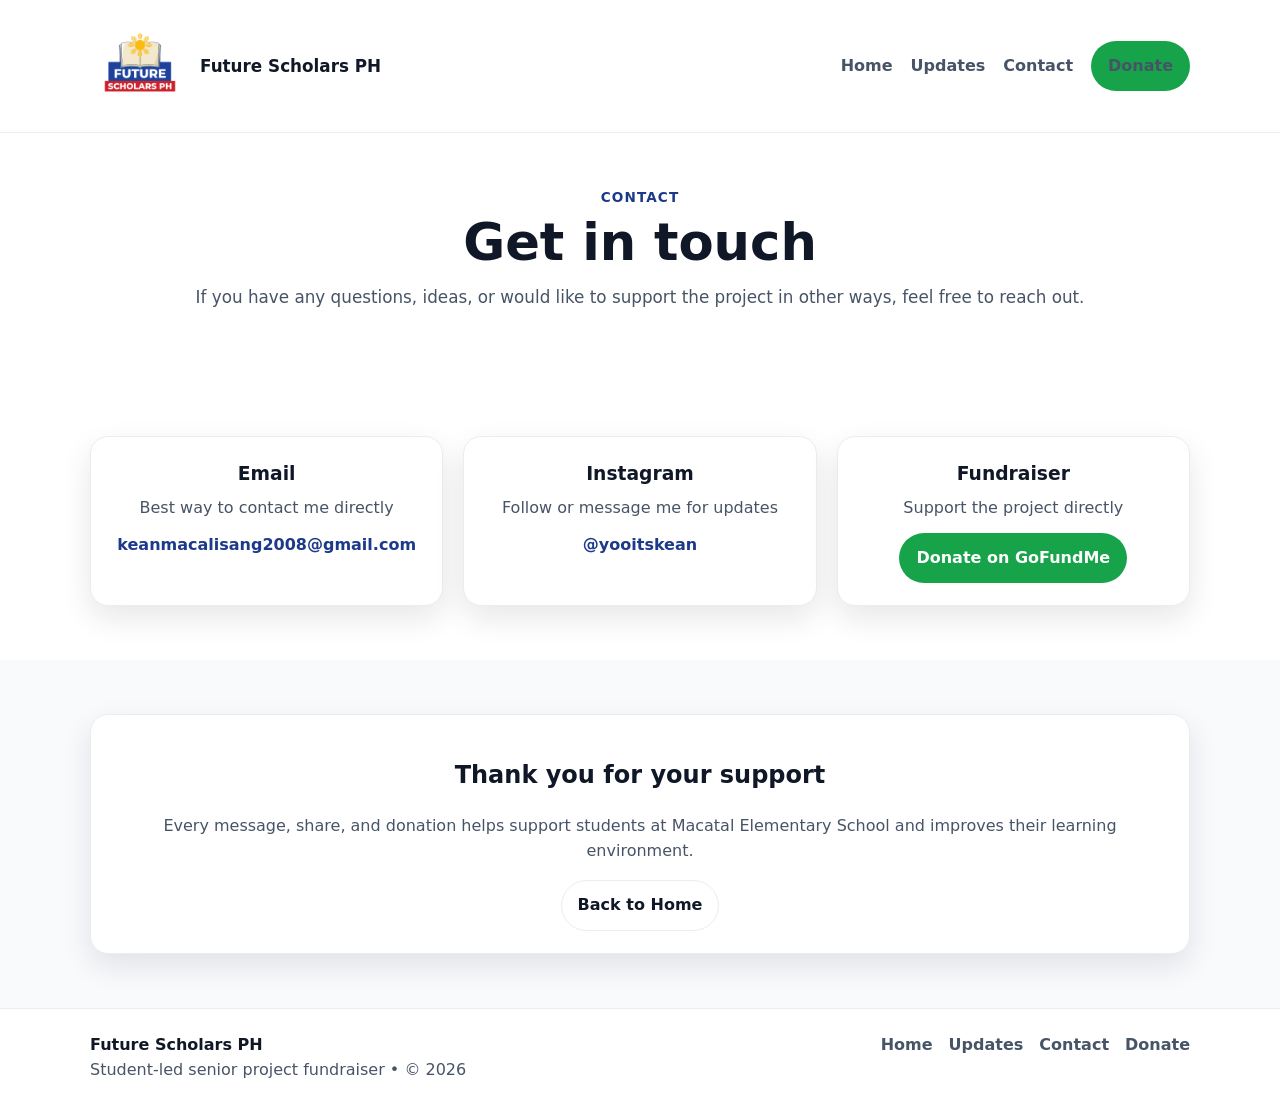
==== contact.html @ a5b64666 "Contact page" ====
<!DOCTYPE html>
<html lang="en">
<head>
  <meta charset="UTF-8" />
  <meta name="viewport" content="width=device-width, initial-scale=1.0"/>
  <title>Contact | Future Scholars PH</title>
  <link rel="icon" type="image/png" href="assets/favicon.png">
  <link rel="stylesheet" href="style.css">
</head>

<body>

<!-- NAV -->
<header class="nav">
  <div class="container nav-inner">
    <a class="brand" href="index.html">
      <img src="assets/futurescholarsphlogo.png" alt="Future Scholars PH logo" class="brand-logo">
      <span class="brand-name">Future Scholars PH</span>
    </a>

    <nav class="nav-links">
      <a href="index.html">Home</a>
      <a href="updates.html">Updates</a>
      <a href="contact.html">Contact</a>
      <a class="btn btn-primary" target="_blank"
         href="https://www.gofundme.com/f/help-improve-a-school-in-the-philippines">
         Donate
      </a>
    </nav>
  </div>
</header>

<main>

<!-- HERO -->
<section class="section">
  <div class="container center">
    <p class="section-tag">Contact</p>
    <h1>Get in touch</h1>
    <p class="subhead">
      If you have any questions, ideas, or would like to support the project in other ways,
      feel free to reach out.
    </p>
  </div>
</section>

<!-- CONTACT OPTIONS -->
<section class="section">
  <div class="container contact-page-grid">

    <div class="contact-box">
      <h3>Email</h3>
      <p class="muted">Best way to contact me directly</p>
      <a href="mailto:keanmacalisang2008@gmail.com" class="contact-link">
        keanmacalisang2008@gmail.com
      </a>
    </div>

    <div class="contact-box">
      <h3>Instagram</h3>
      <p class="muted">Follow or message me for updates</p>
      <a href="https://instagram.com/yooitskean" target="_blank" class="contact-link">
        @yooitskean
      </a>
    </div>

    <div class="contact-box">
      <h3>Fundraiser</h3>
      <p class="muted">Support the project directly</p>
      <a href="https://www.gofundme.com/f/help-improve-a-school-in-the-philippines"
         target="_blank"
         class="btn btn-primary">
         Donate on GoFundMe
      </a>
    </div>

  </div>
</section>

<!-- MESSAGE -->
<section class="section section-soft">
  <div class="container center">
    <div class="card">
      <h2>Thank you for your support</h2>
      <p class="muted">
        Every message, share, and donation helps support students at
        Macatal Elementary School and improves their learning environment.
      </p>
      <a href="index.html" class="btn btn-ghost">Back to Home</a>
    </div>
  </div>
</section>

</main>

<!-- FOOTER -->
<footer class="footer">
  <div class="container footer-inner">
    <div>
      <div class="footer-title">Future Scholars PH</div>
      <div class="muted">Student-led senior project fundraiser • © 2026</div>
    </div>
    <div class="footer-links">
      <a href="index.html">Home</a>
      <a href="updates.html">Updates</a>
      <a href="contact.html">Contact</a>
      <a href="https://www.gofundme.com/f/help-improve-a-school-in-the-philippines" target="_blank">Donate</a>
    </div>
  </div>
</footer>

</body>
</html>
---- style.css ----
:root{
  --bg:#ffffff;
  --text:#101828;
  --muted:#475467;
  --line:#EAECF0;
  --soft:#F8FAFC;
  --dark:#0B1220;
  --white:#ffffff;

  --brand:#1D3A8A;
  --accent:#16A34A;
  --radius:18px;
  --shadow: 0 12px 30px rgba(16,24,40,.10);
}

*{ box-sizing:border-box; }

html,body{
  margin:0;
  padding:0;
  scroll-behavior:smooth;
}

body{
  font-family: ui-sans-serif, system-ui, -apple-system, Segoe UI, Roboto, Arial, sans-serif;
  color:var(--text);
  background:var(--bg);
  line-height:1.55;
}

a{
  color:inherit;
  text-decoration:none;
}

img{
  max-width:100%;
  display:block;
  border-radius:var(--radius);
}

.container{
  width:min(1100px, 92%);
  margin:0 auto;
}

/* NAV */
.nav{
  position:sticky;
  top:0;
  background:rgba(255,255,255,.92);
  backdrop-filter: blur(10px);
  border-bottom:1px solid var(--line);
  z-index:50;
}

.nav-inner{
  display:flex;
  align-items:center;
  justify-content:space-between;
  padding:16px 0;
}

.brand{
  display:flex;
  align-items:center;
  gap:10px;
  font-weight:700;
}

.brand-logo{
  width:auto;
  height:100px;
  object-fit:contain;
  display:block;
  border-radius:0;
}

.brand-name{
  font-size:1.05rem;
  line-height:1;
}

.nav-links{
  display:flex;
  align-items:center;
  gap:18px;
}

.nav-links a{
  color:var(--muted);
  font-weight:600;
}

.nav-links a:hover{
  color:var(--text);
}

/* BUTTONS */
.btn{
  display:inline-flex;
  align-items:center;
  justify-content:center;
  padding:12px 16px;
  border-radius:999px;
  border:1px solid var(--line);
  background:#fff;
  font-weight:700;
  transition: .2s ease;
}

.btn-primary{
  background:var(--accent);
  color:#fff;
  border-color:transparent;
}

.btn-primary:hover{
  filter:brightness(.95);
}

.btn-ghost:hover{
  background:var(--soft);
}

/* HERO */
.hero{
  padding:46px 0 22px;
}

.hero-grid{
  display:grid;
  grid-template-columns: 1.1fr .9fr;
  gap:34px;
  align-items:center;
}

.eyebrow{
  color:var(--muted);
  font-weight:700;
  letter-spacing:.2px;
  margin:0 0 10px;
}

h1{
  font-size: clamp(2.2rem, 4vw, 3.4rem);
  line-height:1.05;
  margin:0 0 14px;
}

.subhead{
  color:var(--muted);
  font-size:1.05rem;
  margin:0 0 18px;
}

.intro-note{
  margin:0 0 18px;
  color:var(--brand);
  font-weight:700;
}

.hero-actions{
  display:flex;
  gap:10px;
  flex-wrap:wrap;
  margin-bottom:18px;
}

.mini-stats{
  display:flex;
  gap:18px;
  flex-wrap:wrap;
  padding-top:12px;
  border-top:1px solid var(--line);
}

.mini-stat span{
  display:block;
  font-weight:900;
  font-size:1.1rem;
}

.mini-stat small{
  color:var(--muted);
  font-weight:600;
}

.hero-media img{
  box-shadow: var(--shadow);
  width:100%;
  height:100%;
  object-fit:cover;
}

/* GENERAL SECTIONS */
.section{
  padding:54px 0;
}

.section-soft{
  background:var(--soft);
}

.section-dark{
  background:var(--dark);
  color:#fff;
}

.center{
  text-align:center;
}

.section-tag{
  margin:0 0 8px;
  color:var(--brand);
  font-weight:800;
  text-transform:uppercase;
  letter-spacing:.08em;
  font-size:.85rem;
}

/* CARD */
.card{
  background:#fff;
  border:1px solid var(--line);
  border-radius:var(--radius);
  padding:22px;
  box-shadow: var(--shadow);
}

.muted{
  color:var(--muted);
}

/* SCHOOL CARD */
.school-card{
  max-width:760px;
  margin:0 auto;
}

.school-location{
  margin-top:-4px;
  margin-bottom:14px;
  font-weight:700;
}

/* NEEDS */
.needs-card{
  max-width:950px;
  margin:0 auto;
}

.section-intro{
  max-width:760px;
  margin-bottom:24px;
}

.needs-grid{
  display:grid;
  grid-template-columns:repeat(2, 1fr);
  gap:18px;
}

.need-item{
  padding:18px;
  border:1px solid var(--line);
  border-radius:16px;
  background:var(--soft);
}

.need-item h3{
  margin:0 0 8px;
  font-size:1.1rem;
}

.need-item p{
  margin:0;
  color:var(--muted);
}

/* FEATURES */
.feature{
  display:grid;
  grid-template-columns: 1fr 1fr;
  gap:26px;
  align-items:center;
  padding:22px 0;
  border-top:1px solid var(--line);
}

.feature:first-child{
  border-top:none;
  padding-top:0;
}

.feature-copy h2{
  margin:0 0 10px;
  font-size:1.8rem;
  line-height:1.15;
}

.feature-copy p{
  margin:0 0 10px;
  color:var(--muted);
}

.feature-reverse .feature-media{
  order:2;
}

.feature-media img{
  width:100%;
  height:100%;
  object-fit:cover;
  box-shadow: var(--shadow);
}

.link{
  display:inline-flex;
  font-weight:800;
  color:var(--text);
}

.link:hover{
  text-decoration:underline;
}

/* STORY */
.story-grid{
  display:grid;
  grid-template-columns: .95fr 1.05fr;
  gap:30px;
  align-items:start;
}

.story-grid h2{
  margin:0;
  font-size:2rem;
  line-height:1.12;
}

.story-grid p{
  margin:0 0 14px;
  color:var(--muted);
}

/* QUOTE */
.quote{
  margin:0;
  border-left:4px solid var(--brand);
  padding:18px 18px 18px 16px;
  background:var(--soft);
  border-radius:16px;
}

.quote p{
  margin:0 0 10px;
  font-size:1.25rem;
  font-weight:800;
}

.quote footer{
  color:var(--muted);
  font-weight:700;
}

/* CONTACT */
.contact-grid{
  display:grid;
  grid-template-columns: 1fr 1fr;
  gap:26px;
  align-items:start;
}

.muted-on-dark{
  color: rgba(255,255,255,.78);
}

.contact-card{
  background: rgba(255,255,255,.06);
  border: 1px solid rgba(255,255,255,.16);
  border-radius: var(--radius);
  padding:18px;
}

.contact-row{
  display:flex;
  justify-content:space-between;
  gap:12px;
  padding:10px 0;
  border-top:1px solid rgba(255,255,255,.12);
}

.contact-row:first-child{
  border-top:none;
}

.label{
  color: rgba(255,255,255,.75);
  font-weight:800;
}

/* FOOTER */
.footer{
  border-top:1px solid var(--line);
  padding:24px 0;
}

.footer-inner{
  display:flex;
  justify-content:space-between;
  gap:18px;
  flex-wrap:wrap;
}

.footer-title{
  font-weight:900;
}

.footer-links{
  display:flex;
  gap:16px;
  flex-wrap:wrap;
  color:var(--muted);
  font-weight:700;
}

.footer-links a:hover{
  color:var(--text);
}

/* UPDATES PAGE */
.page-hero{
  padding-bottom:20px;
}

.page-title{
  margin:0 0 12px;
}

.page-subhead{
  max-width:760px;
  margin:0 auto;
}

.update-card{
  max-width:1000px;
  margin:0 auto;
  background:#fff;
  border:1px solid var(--line);
  border-radius:var(--radius);
  padding:28px;
  box-shadow: var(--shadow);
}

.update-meta{
  display:flex;
  gap:12px;
  align-items:center;
  flex-wrap:wrap;
  margin-bottom:10px;
}

.update-date{
  font-weight:800;
}

.update-badge{
  display:inline-block;
  padding:6px 12px;
  border-radius:999px;
  background:var(--soft);
  border:1px solid var(--line);
  color:var(--muted);
  font-weight:700;
  font-size:.92rem;
}

.update-card h2{
  margin:0 0 16px;
  font-size:2rem;
  line-height:1.15;
}

.update-details{
  margin-bottom:18px;
}

.update-details p{
  margin:0 0 12px;
}

.single-update-image{
  margin-top:20px;
}

.single-update-image img{
  width:100%;
  border-radius:16px;
  box-shadow: var(--shadow);
}

/* RESPONSIVE */
@media (max-width: 880px){
  .hero-grid{
    grid-template-columns:1fr;
  }

  .feature{
    grid-template-columns:1fr;
  }

  .feature-reverse .feature-media{
    order:0;
  }

  .contact-grid{
    grid-template-columns:1fr;
  }

  .story-grid{
    grid-template-columns:1fr;
  }

  .needs-grid{
    grid-template-columns:1fr;
  }

  .brand-logo{
    height:48px;
  }

  .brand-name{
    font-size:.95rem;
  }

  .nav-links{
    display:none;
  }

  .update-card{
    padding:20px;
  }

  .update-card h2{
    font-size:1.6rem;
  }
}

.video-card{
  max-width:900px;
  margin:0 auto;
}

.video-wrapper{
  margin-top:20px;
}

.video-wrapper iframe{
  width:100%;
  max-width:500px;
  height:700px;
  margin:0 auto;
  display:block;
  border:none;
  border-radius:16px;
  box-shadow: var(--shadow);
}

.slideshow-card{
  max-width: 980px;
  margin: 0 auto;
}

.slideshow{
  width: 100%;
  margin-top: 20px;
}

.slideshow .slide{
  display: none;
  width: 100%;
  aspect-ratio: 16 / 9;
  object-fit: cover;
  border-radius: 18px;
  box-shadow: var(--shadow);
}

.slideshow .slide.active{
  display: block;
}

@media (max-width: 880px){
  .slideshow .slide{
    aspect-ratio: 4 / 3;
  }
}

.update-photo-collage{
  margin-top:20px;
  display:grid;
  grid-template-columns: repeat(3, 1fr);
  gap:16px;
}

.update-photo-collage img{
  width:100%;
  aspect-ratio: 4 / 3;
  object-fit: cover;
  border-radius:16px;
  box-shadow: var(--shadow);
}

@media (max-width: 880px){
  .update-photo-collage{
    grid-template-columns: 1fr;
  }
}

.contact-page-grid{
  display:grid;
  grid-template-columns: repeat(3, 1fr);
  gap:20px;
}

.contact-box{
  background:#fff;
  border:1px solid var(--line);
  border-radius:var(--radius);
  padding:22px;
  box-shadow: var(--shadow);
  text-align:center;
}

.contact-box h3{
  margin:0 0 8px;
}

.contact-box p{
  margin:0 0 12px;
}

.contact-link{
  font-weight:700;
  color:var(--brand);
}

.contact-link:hover{
  text-decoration:underline;
}

@media (max-width: 880px){
  .contact-page-grid{
    grid-template-columns:1fr;
  }
}
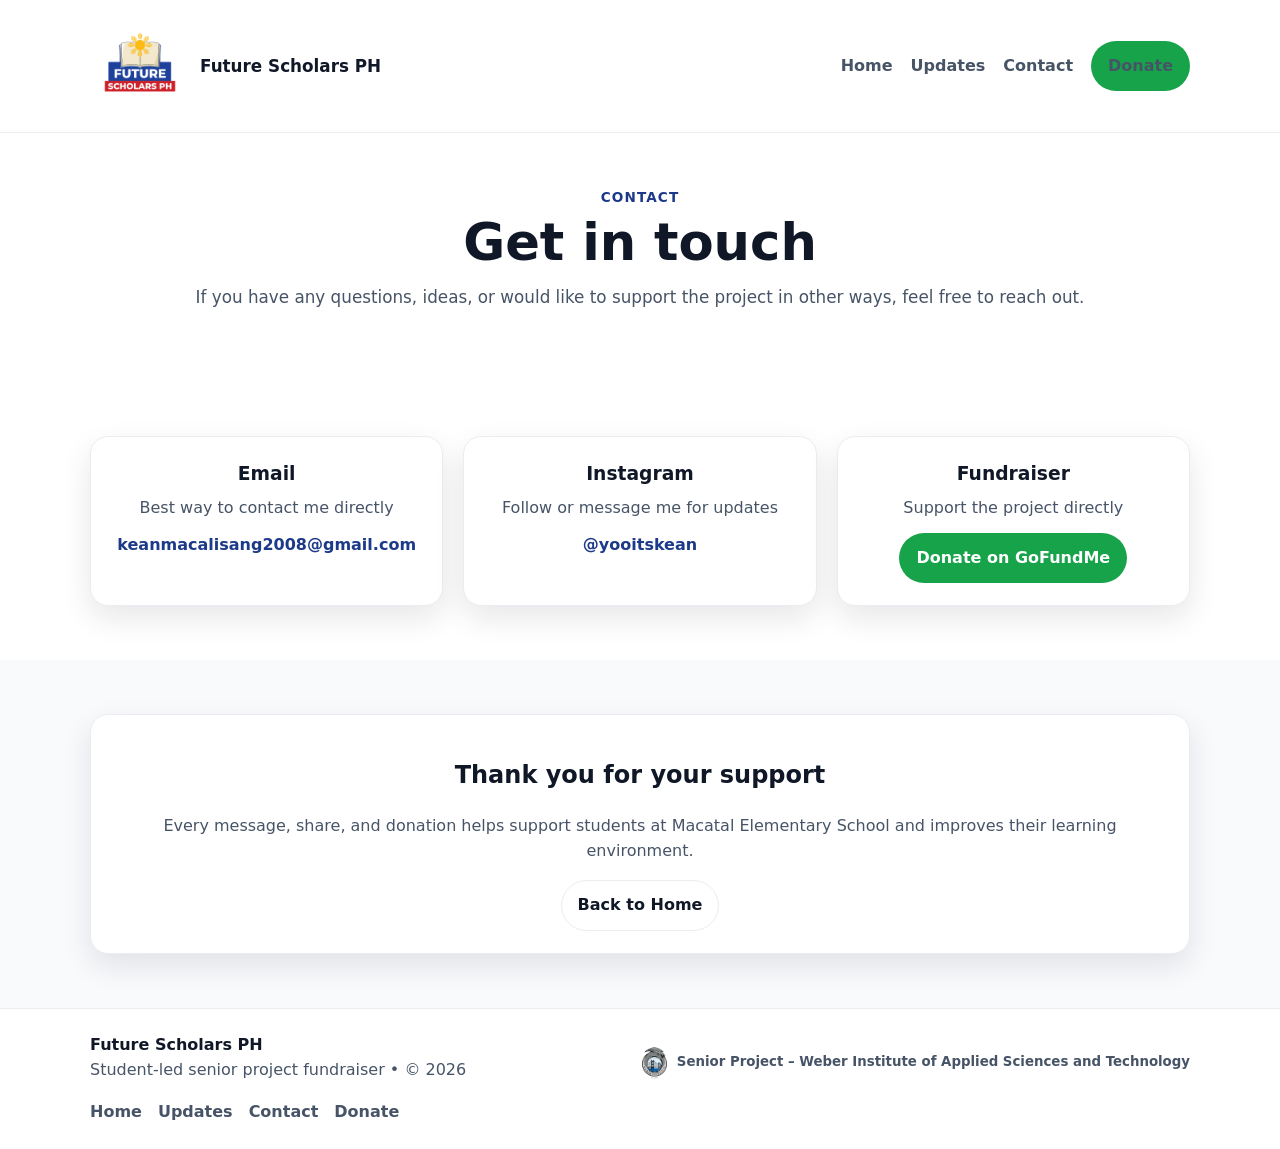
==== commit 6fd1ae18: "Weber Institute Logo" ====
--- a/contact.html
+++ b/contact.html
@@ -100,6 +100,12 @@
       <div class="footer-title">Future Scholars PH</div>
       <div class="muted">Student-led senior project fundraiser • © 2026</div>
     </div>
+	  
+	   <div class="footer-school">
+        <img src="assets/WeberInstituteLogo.png" alt="Weber Institute logo">
+        <small>Senior Project – Weber Institute of Applied Sciences and Technology</small>
+      </div>
+	  
     <div class="footer-links">
       <a href="index.html">Home</a>
       <a href="updates.html">Updates</a>
--- a/style.css
+++ b/style.css
@@ -654,4 +654,21 @@
   .contact-page-grid{
     grid-template-columns:1fr;
   }
+}
+
+.footer-school{
+  display:flex;
+  align-items:center;
+  gap:10px;
+  margin-top:10px;
+}
+
+.footer-school img{
+  height:32px;
+  width:auto;
+}
+
+.footer-school small{
+  color:var(--muted);
+  font-weight:600;
 }
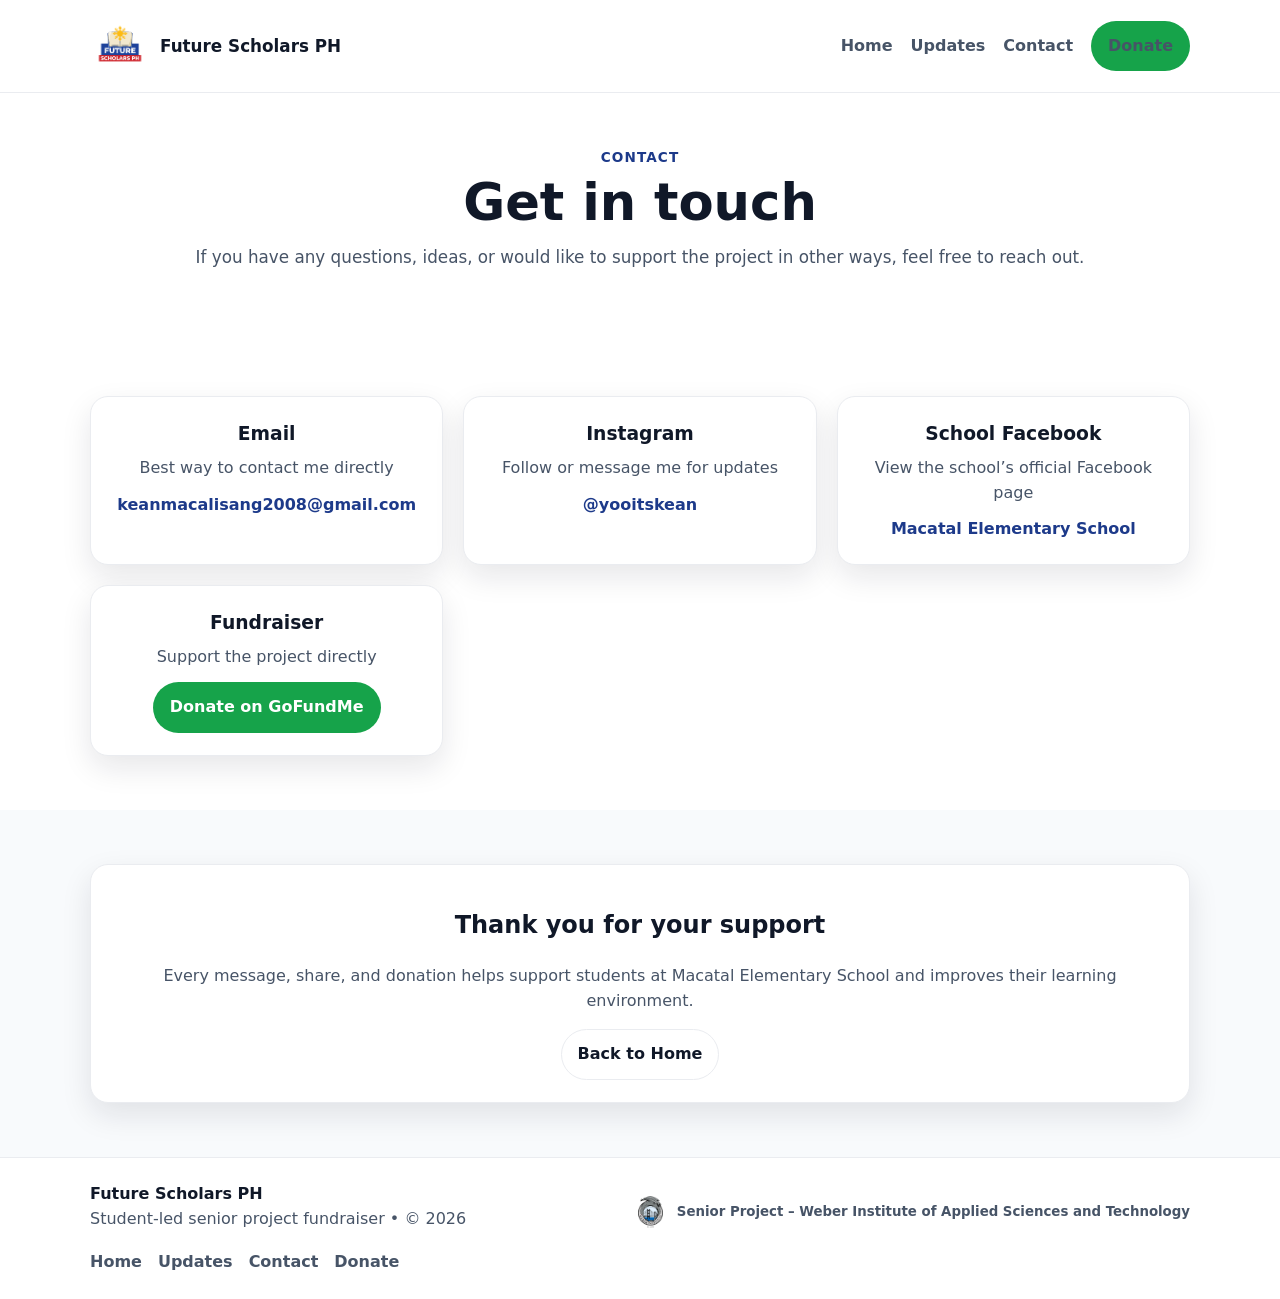
==== commit 4666be20: "Macatal Elementary Facebook page" ====
--- a/contact.html
+++ b/contact.html
@@ -63,6 +63,14 @@
         @yooitskean
       </a>
     </div>
+	  
+	  <div class="contact-box">
+  <h3>School Facebook</h3>
+  <p class="muted">View the school’s official Facebook page</p>
+  <a href="https://www.facebook.com/p/Macatal-Elementary-School-100057310665457/" target="_blank" class="contact-link">
+    Macatal Elementary School
+  </a>
+</div>
 
     <div class="contact-box">
       <h3>Fundraiser</h3>
--- a/style.css
+++ b/style.css
@@ -70,7 +70,7 @@
 
 .brand-logo{
   width:auto;
-  height:100px;
+  height:60px;
   object-fit:contain;
   display:block;
   border-radius:0;
@@ -243,6 +243,10 @@
   margin-top:-4px;
   margin-bottom:14px;
   font-weight:700;
+}
+
+.school-link{
+  margin-top:10px;
 }
 
 /* NEEDS */
@@ -661,14 +665,24 @@
   align-items:center;
   gap:10px;
   margin-top:10px;
+  max-width:max-content;
 }
 
 .footer-school img{
-  height:32px;
-  width:auto;
+  display:block;
+  width:32px !important;
+  height:32px !important;
+  min-width:32px;
+  min-height:32px;
+  max-width:32px;
+  max-height:32px;
+  object-fit:contain;
+  border-radius:0;
+  flex:0 0 32px;
 }
 
 .footer-school small{
   color:var(--muted);
   font-weight:600;
+  white-space:nowrap;
 }
